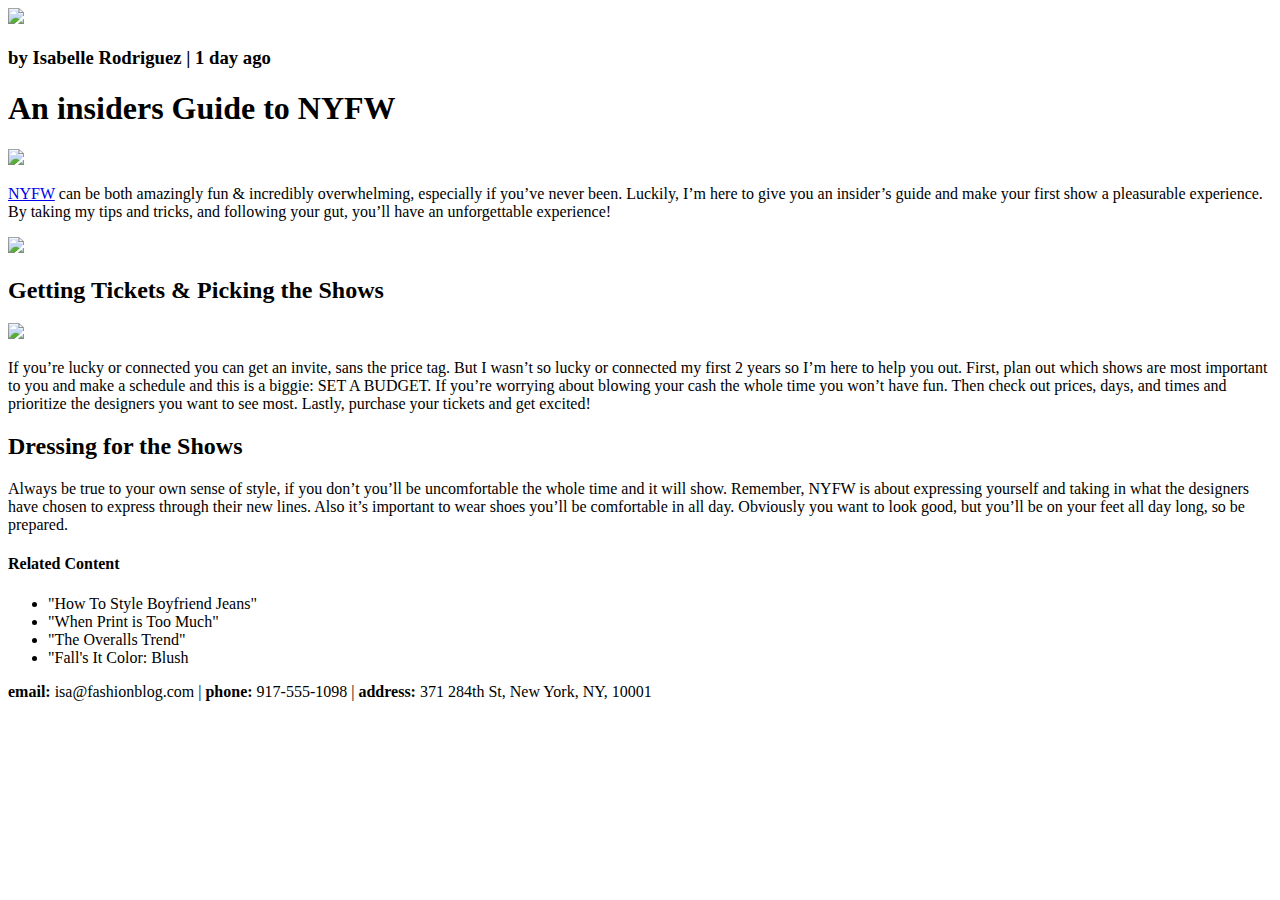
==== index.html @ 53a9150e "Create index.html" ====
<!DOCTYPE html>
<html>
    <head>
        <title>Everyday With Lisa</title>
    </head>
    <body>
        <a href="#contact"> <img src="https://content.codecademy.com/courses/learn-html/elements-and-structure/profile.jpg"></a>
        <h3>by Isabelle Rodriguez | 1 day ago</h3>
        <h1>An insiders Guide to NYFW</h1>
        <img src="https://content.codecademy.com/courses/learn-html/elements-and-structure/image-one.jpeg">
        <p><a href="https://en.wikipedia.org/wiki/New_York_Fashion_Week" target="_blank"> NYFW</a> can be both amazingly fun & incredibly overwhelming, especially if you’ve never been. Luckily, I’m here to give you an insider’s guide and make your first show a pleasurable experience. By taking my tips and tricks, and following your gut, you’ll have an unforgettable experience!</p>
        <img src="https://content.codecademy.com/courses/learn-html/elements-and-structure/image-two.jpeg">
        <h2>Getting Tickets & Picking the Shows</h2>
        <img src="https://content.codecademy.com/courses/learn-html/elements-and-structure/image-three.jpeg">
        <p>If you’re lucky or connected you can get an invite, sans the price tag. But I wasn’t so lucky or connected my first 2 years so I’m here to help you out. First, plan out which shows are most important to you and make a schedule and this is a biggie: SET A BUDGET. If you’re worrying about blowing your cash the whole time you won’t have fun. Then check out prices, days, and times and prioritize the designers you want to see most. Lastly, purchase your tickets and get excited!</p>
        <h2>Dressing for the Shows</h2>
        <p>Always be true to your own sense of style, if you don’t you’ll be uncomfortable the whole time and it will show. Remember, NYFW is about expressing yourself and taking in what the designers have chosen to express through their new lines. Also it’s important to wear shoes you’ll be comfortable in all day. Obviously you want to look good, but you’ll be on your feet all day long, so be prepared.</p>
        <h4>Related Content</h4>
        <ul>
            <li>"How To Style Boyfriend Jeans"</li>
            <li>"When Print is Too Much"</li>
            <li>"The Overalls Trend"</li>
            <li>"Fall's It Color: Blush</li>
        </ul>
        <div id='contact'>
            <p><strong>email:</strong> isa@fashionblog.com | <strong>phone:</strong> 917-555-1098 | <strong>address:</strong> 371 284th St, New York, NY, 10001</p>
        </div>
    </body>
</html>
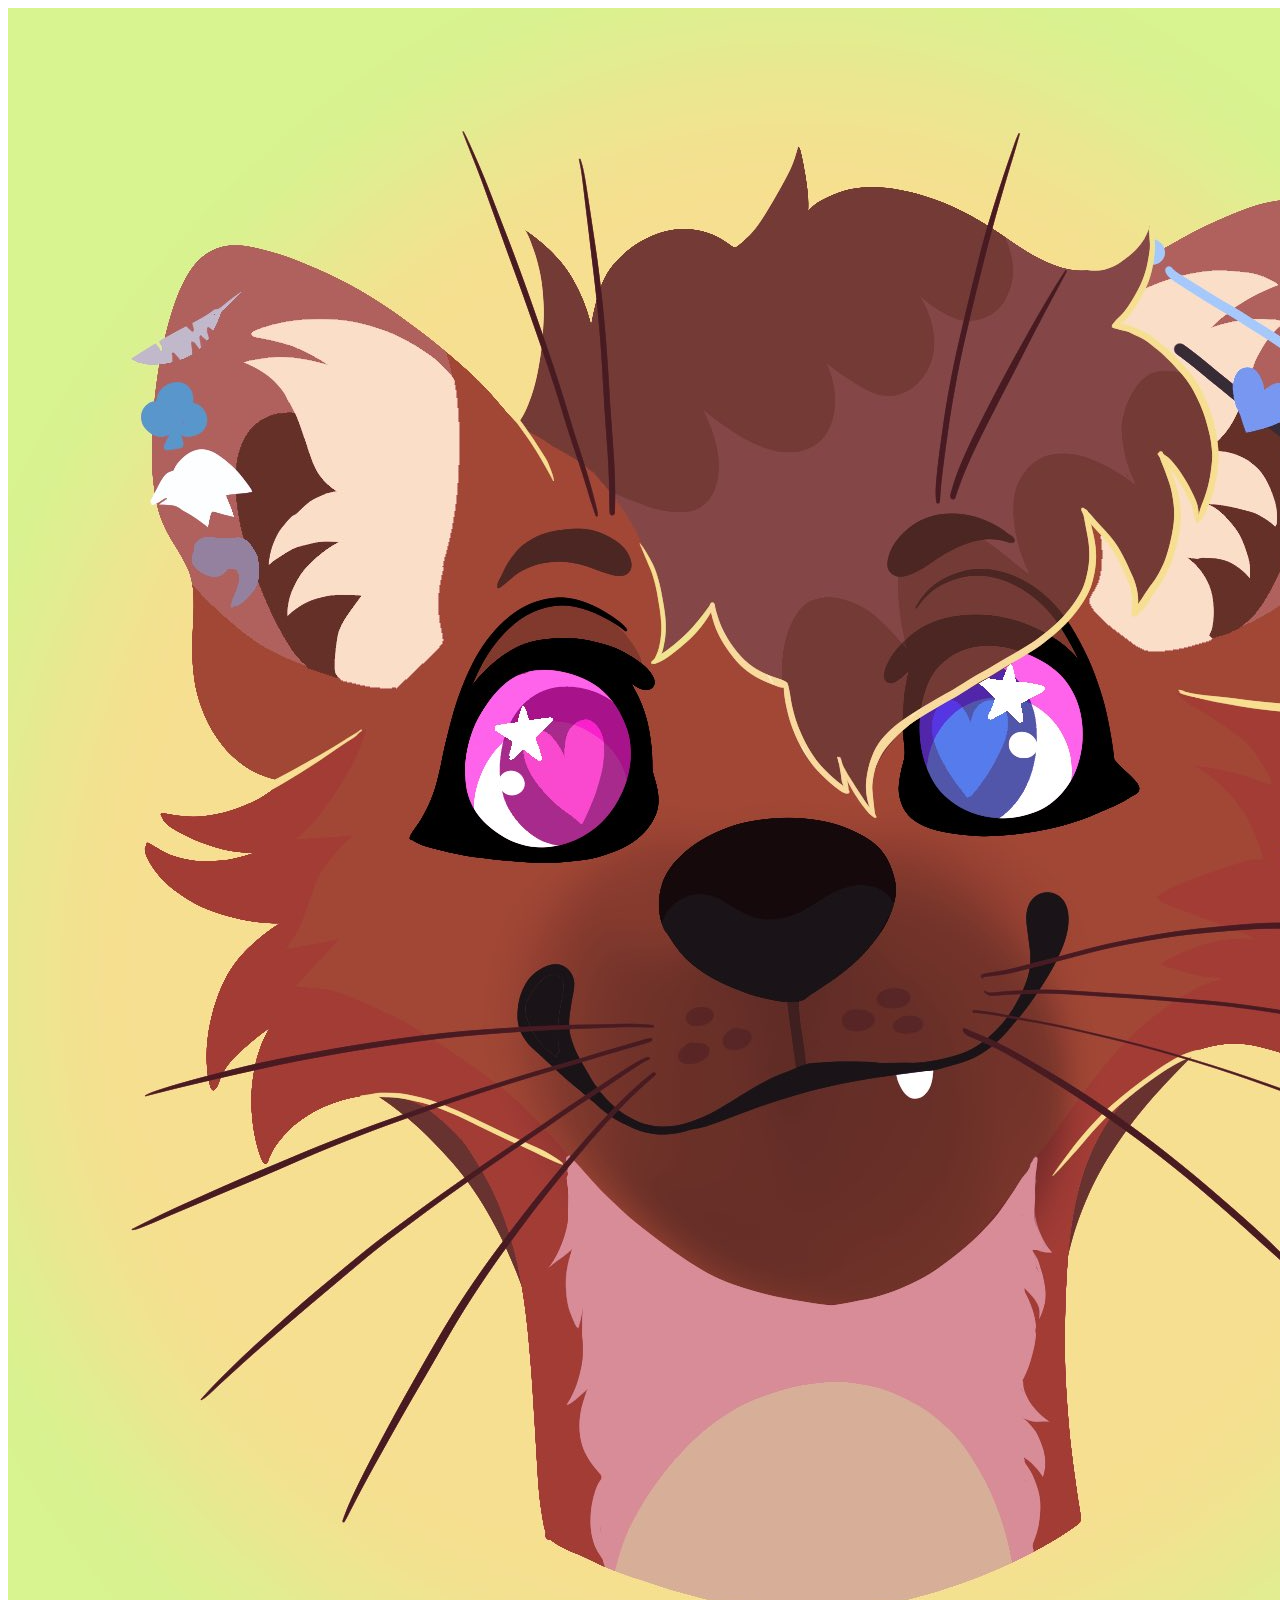
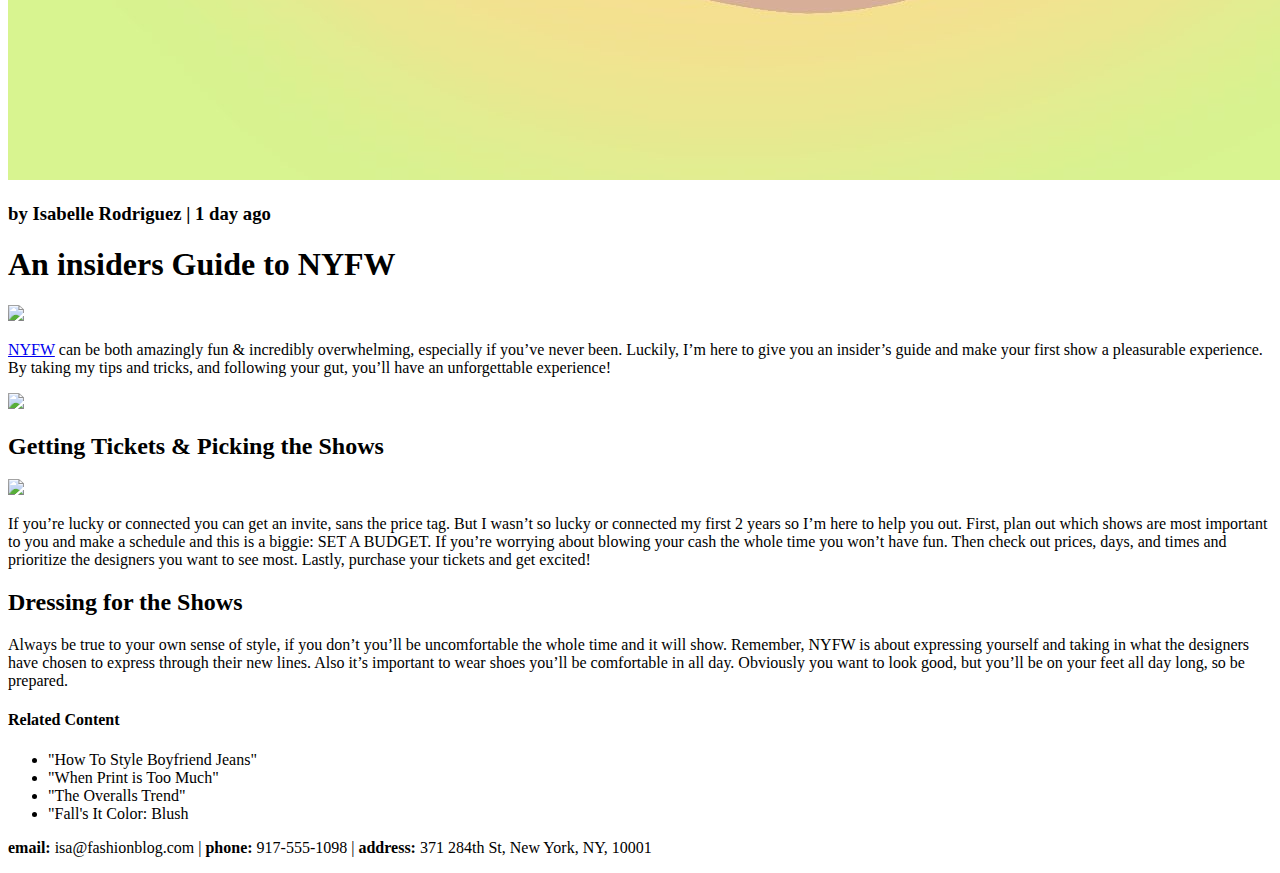
==== commit a340c201: "Update index.html" ====
--- a/index.html
+++ b/index.html
@@ -1,10 +1,10 @@
 <!DOCTYPE html>
 <html>
     <head>
-        <title>Everyday With Lisa</title>
+        <title>Andy the Punk Marten</title>
     </head>
     <body>
-        <a href="#contact"> <img src="https://content.codecademy.com/courses/learn-html/elements-and-structure/profile.jpg"></a>
+        <a href="#contact"> <img src="AndyMarten.png"></a>
         <h3>by Isabelle Rodriguez | 1 day ago</h3>
         <h1>An insiders Guide to NYFW</h1>
         <img src="https://content.codecademy.com/courses/learn-html/elements-and-structure/image-one.jpeg">
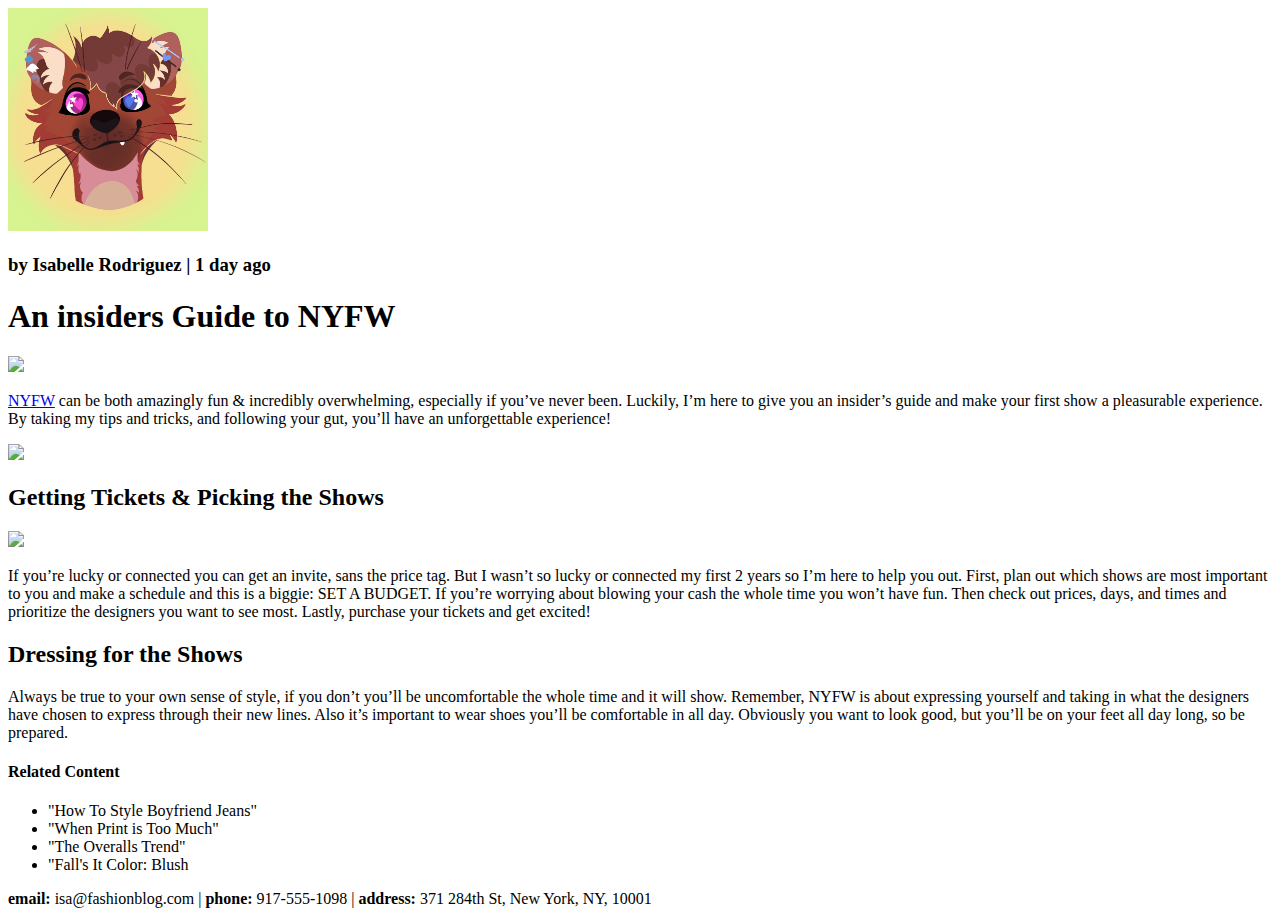
==== commit f6c22ca1: "Update index.html" ====
--- a/index.html
+++ b/index.html
@@ -4,7 +4,7 @@
         <title>Andy the Punk Marten</title>
     </head>
     <body>
-        <a href="#contact"> <img src="AndyMarten.png"></a>
+        <a href="#contact"> <img src="./AndyMarten.png" width="200px"></a>
         <h3>by Isabelle Rodriguez | 1 day ago</h3>
         <h1>An insiders Guide to NYFW</h1>
         <img src="https://content.codecademy.com/courses/learn-html/elements-and-structure/image-one.jpeg">
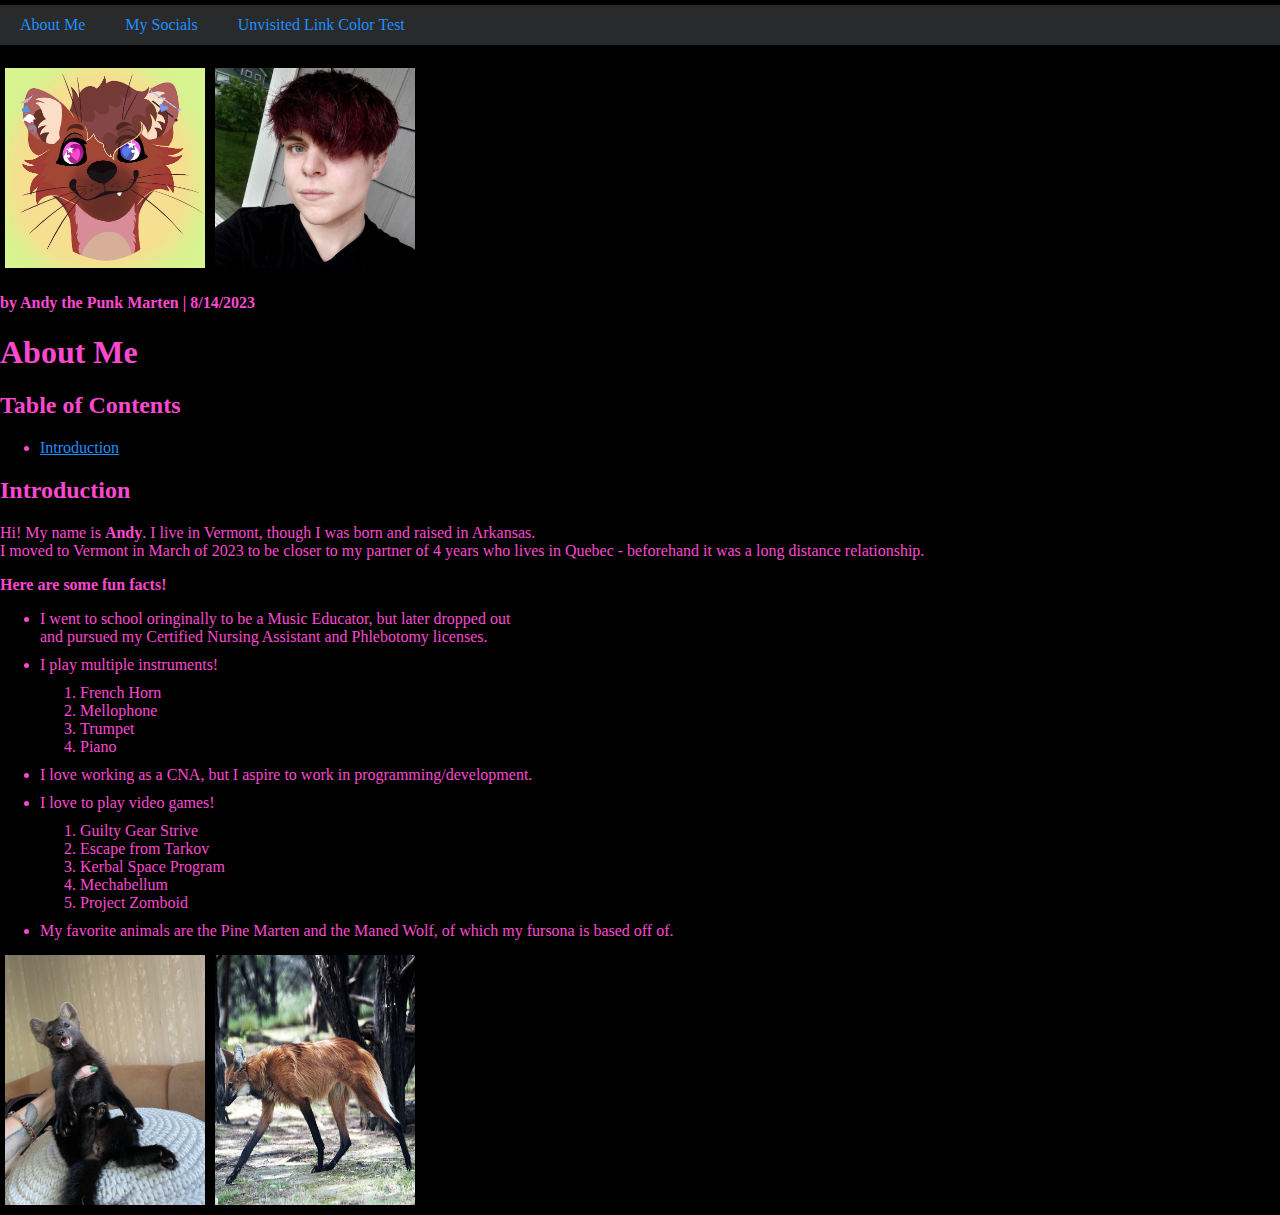
==== commit 491faba4: "Add files via upload" ====
--- a/index.html
+++ b/index.html
@@ -1,29 +1,66 @@
-<!DOCTYPE html>
-<html>
-    <head>
-        <title>Andy the Punk Marten</title>
-    </head>
-    <body>
-        <a href="#contact"> <img src="./AndyMarten.png" width="200px"></a>
-        <h3>by Isabelle Rodriguez | 1 day ago</h3>
-        <h1>An insiders Guide to NYFW</h1>
-        <img src="https://content.codecademy.com/courses/learn-html/elements-and-structure/image-one.jpeg">
-        <p><a href="https://en.wikipedia.org/wiki/New_York_Fashion_Week" target="_blank"> NYFW</a> can be both amazingly fun & incredibly overwhelming, especially if you’ve never been. Luckily, I’m here to give you an insider’s guide and make your first show a pleasurable experience. By taking my tips and tricks, and following your gut, you’ll have an unforgettable experience!</p>
-        <img src="https://content.codecademy.com/courses/learn-html/elements-and-structure/image-two.jpeg">
-        <h2>Getting Tickets & Picking the Shows</h2>
-        <img src="https://content.codecademy.com/courses/learn-html/elements-and-structure/image-three.jpeg">
-        <p>If you’re lucky or connected you can get an invite, sans the price tag. But I wasn’t so lucky or connected my first 2 years so I’m here to help you out. First, plan out which shows are most important to you and make a schedule and this is a biggie: SET A BUDGET. If you’re worrying about blowing your cash the whole time you won’t have fun. Then check out prices, days, and times and prioritize the designers you want to see most. Lastly, purchase your tickets and get excited!</p>
-        <h2>Dressing for the Shows</h2>
-        <p>Always be true to your own sense of style, if you don’t you’ll be uncomfortable the whole time and it will show. Remember, NYFW is about expressing yourself and taking in what the designers have chosen to express through their new lines. Also it’s important to wear shoes you’ll be comfortable in all day. Obviously you want to look good, but you’ll be on your feet all day long, so be prepared.</p>
-        <h4>Related Content</h4>
-        <ul>
-            <li>"How To Style Boyfriend Jeans"</li>
-            <li>"When Print is Too Much"</li>
-            <li>"The Overalls Trend"</li>
-            <li>"Fall's It Color: Blush</li>
-        </ul>
-        <div id='contact'>
-            <p><strong>email:</strong> isa@fashionblog.com | <strong>phone:</strong> 917-555-1098 | <strong>address:</strong> 371 284th St, New York, NY, 10001</p>
-        </div>
-    </body>
-</html>
+<!DOCTYPE html>
+<html>
+    <head>
+        <title>Andy the Punk Marten</title>
+        <link rel="stylesheet" type="text/css" href="colors.css">
+    </head>
+    <body>
+        <!--Menu Bar-->
+        <div class="nav-container">
+            <a href="./index.html" class="nav-link">About Me</a>
+            <a href="./socials.html" class="nav-link">My Socials</a>
+            <a href="./emptytestpage.html" class="nav-link">Unvisited Link Color Test</a>
+        </div>
+        <br>
+        <!--Pictures-->
+        <div class="thumbnail-container">
+            <img src="./AndyMarten.png" width="200px"></a>
+            <img src="./andyirl.jpg" width="200px"></a>
+        </div>
+        <h4>by Andy the Punk Marten | 8/14/2023</h4>
+        <h1>About Me</h1>
+        <h2>Table of Contents</h2>
+        <ul>
+          <li><a href="#introduction">Introduction</a></li>
+        </ul>
+        <!--Introduction-->
+        <div id="introduction">
+            <h2>Introduction</h2>
+                <p>Hi! My name is <strong>Andy</strong>. I live in Vermont, though I was born and raised in Arkansas. 
+                    <br>I moved to Vermont in March of 2023 to be closer to my partner of 4 years who lives in Quebec 
+                    - beforehand it was a long distance relationship.</p>
+                <p><strong>Here are some fun facts!</strong></p>
+                <ul class="unorderedlist">
+                    <li class="unorderedlist">I went to school oringinally to be a Music Educator, but later dropped out 
+                        <br> and pursued my Certified Nursing Assistant and Phlebotomy licenses.</li> <!--Line break for better visibility-->
+                        <li class="unorderedlist">I play multiple instruments!</li>
+                        <ol>
+                            <li>French Horn</li>
+                            <li>Mellophone</li>
+                            <li>Trumpet</li>
+                            <li class="unorderedlist">Piano</li>
+                        </ol>
+                    <li class="unorderedlist">I love working as a CNA, but I aspire to work in programming/development.</li>
+                    <li class="unorderedlist">I love to play video games!</li>
+                        <ol>        
+                            <li>Guilty Gear Strive</li>
+                            <li>Escape from Tarkov</li>
+                            <li>Kerbal Space Program</li>
+                            <li>Mechabellum</li>
+                            <li class="unorderedlist">Project Zomboid</li>
+                        </ol>
+                    <li class="unorderedlist">My favorite animals are the Pine Marten and the Maned Wolf, of which my fursona is based off of.</li>
+                </ul>
+                <div class="thumbnail-container">
+                    <img src="./pinemarten.jpg" width="200px" alt="Pine Marten 2">
+                    <img src="./manedwolf.jpg" width="200px" alt="Maned Wolf 2">
+                </div>
+            
+                <!-- Larger Image Overlay -->
+                <div class="large-image-overlay">
+                    <img class="large-image" src="" alt="Large Image">
+                </div>
+            
+                <script src="thumbnailinteractions.js"></script>
+            </body>
+            </html>--- a/colors.css
+++ b/colors.css
@@ -0,0 +1,81 @@
+/* Set the background color to black */
+body {
+    background-color: black;
+}
+
+/* Set the text color to fuchsia */
+body, p, h1, h2, h3, h4, h5, h6 {
+    color: #fa49cf;
+}
+
+body { margin: 5px auto; max-width: 1800px; }
+
+/* unvisited link */
+a:link {
+    color: dodgerblue;
+  }
+  
+  /* visited link */
+  a:visited {
+    color: dodgerblue;
+  }
+
+  .nav-container {
+    background-color: #292a2b; /* Set a background color for the container */
+    padding: 0px; /* Add padding around the links within the container */
+    display: flex; /* Use flexbox to align the links horizontally */
+    justify-content: left; /* Center-align the links horizontally */
+    height: 40px;
+}
+
+  .nav-link:first-child {
+    display: inline-block; /* Makes the links behave as blocks while still being inline */
+    margin-top: 11px;
+    margin-bottom: 30px;
+    margin-left: 20px;
+    text-decoration: none;
+}
+
+  .nav-link:not(:first-child) {
+    display: inline-block; /* Makes the links behave as blocks while still being inline */
+    margin-top: 11px;
+    margin-bottom: 30px;
+    margin-left: 40px;;
+    text-decoration: none;
+}
+
+    .unorderedlist {
+        margin-bottom: 10px;
+}
+
+.thumbnail-container {
+    display: flex;
+}
+
+.thumbnail-container img {
+    width: 200px; /* Set the size of the thumbnail images */
+    height: auto;
+    margin: 5px;
+    cursor: pointer;
+}
+
+/* Style for the larger image display */
+.large-image-overlay {
+    display: none;
+    position: fixed;
+    top: 0;
+    left: 0;
+    width: 100%;
+    height: 100%;
+    background-color: rgba(0, 0, 0, 0.8);
+    z-index: 999;
+}
+
+.large-image {
+    max-width: 80%;
+    max-height: 80%;
+    position: absolute;
+    top: 50%;
+    left: 50%;
+    transform: translate(-50%, -50%);
+}